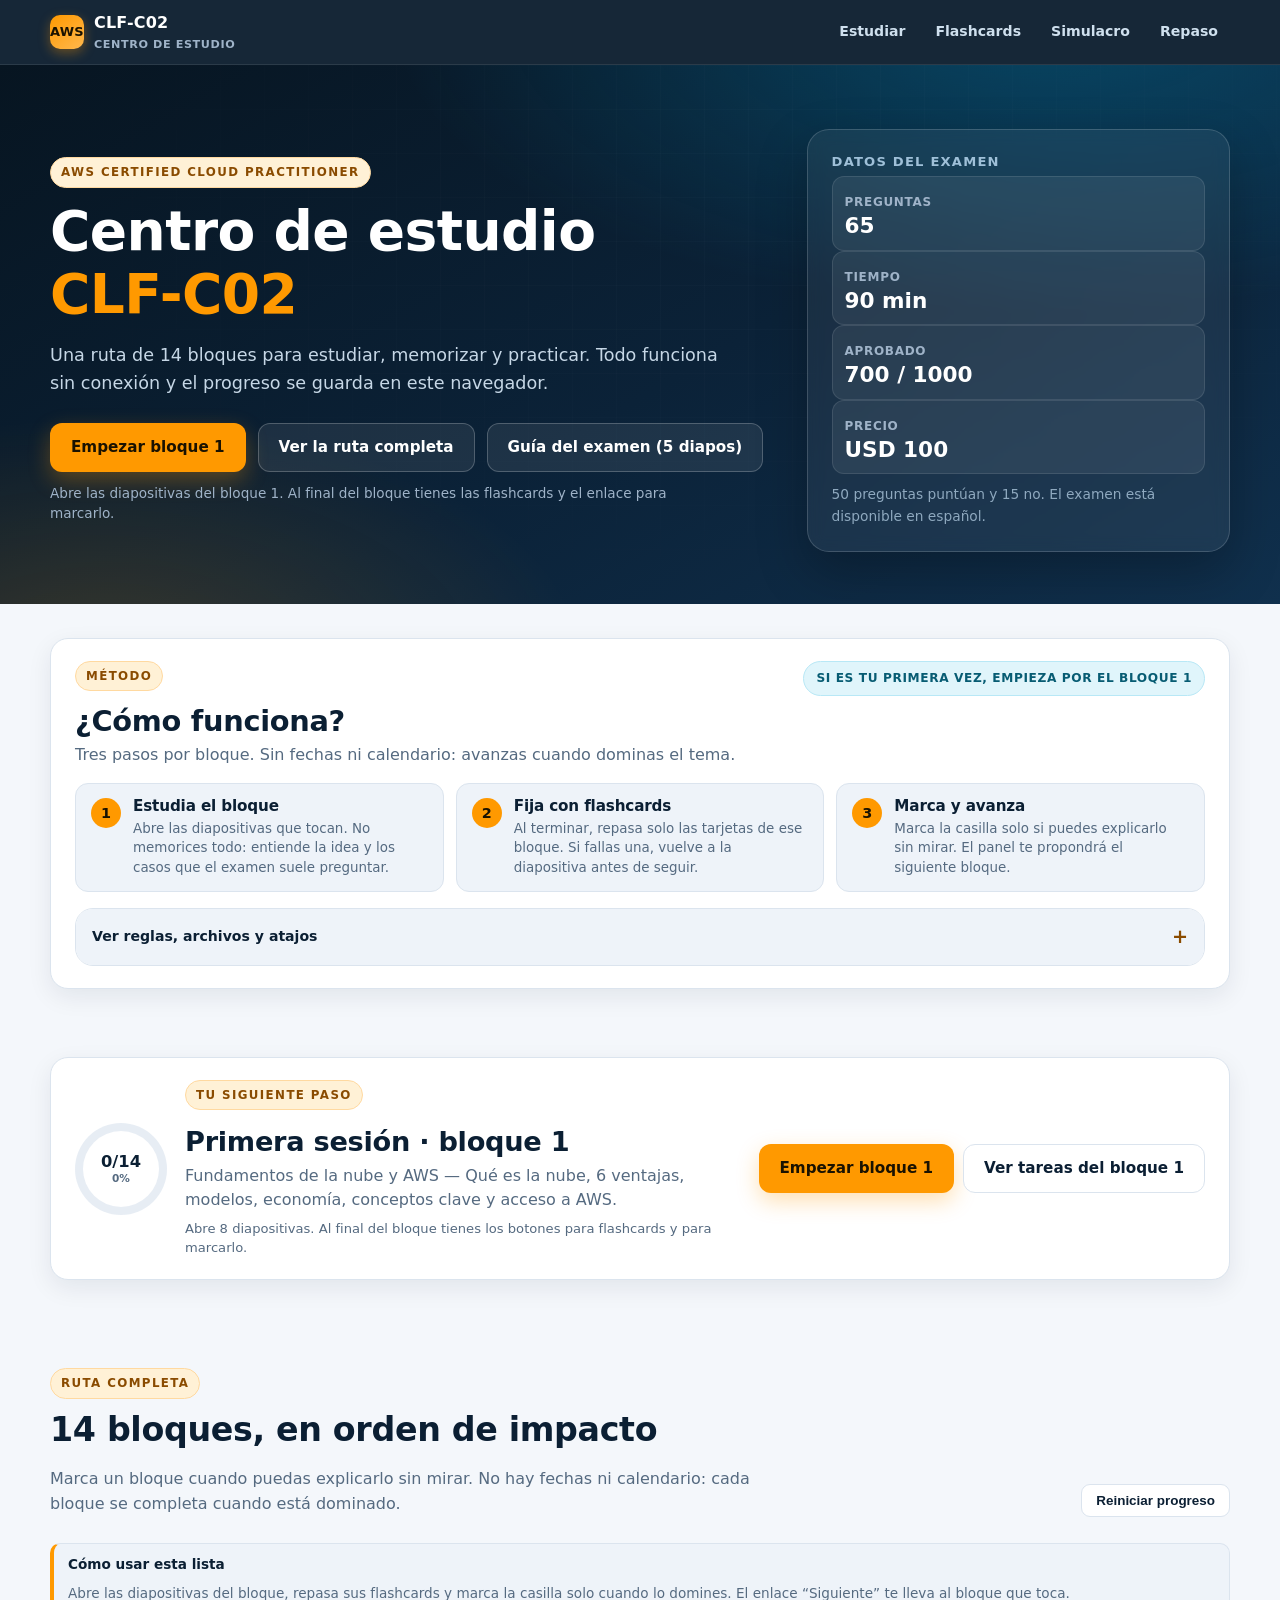
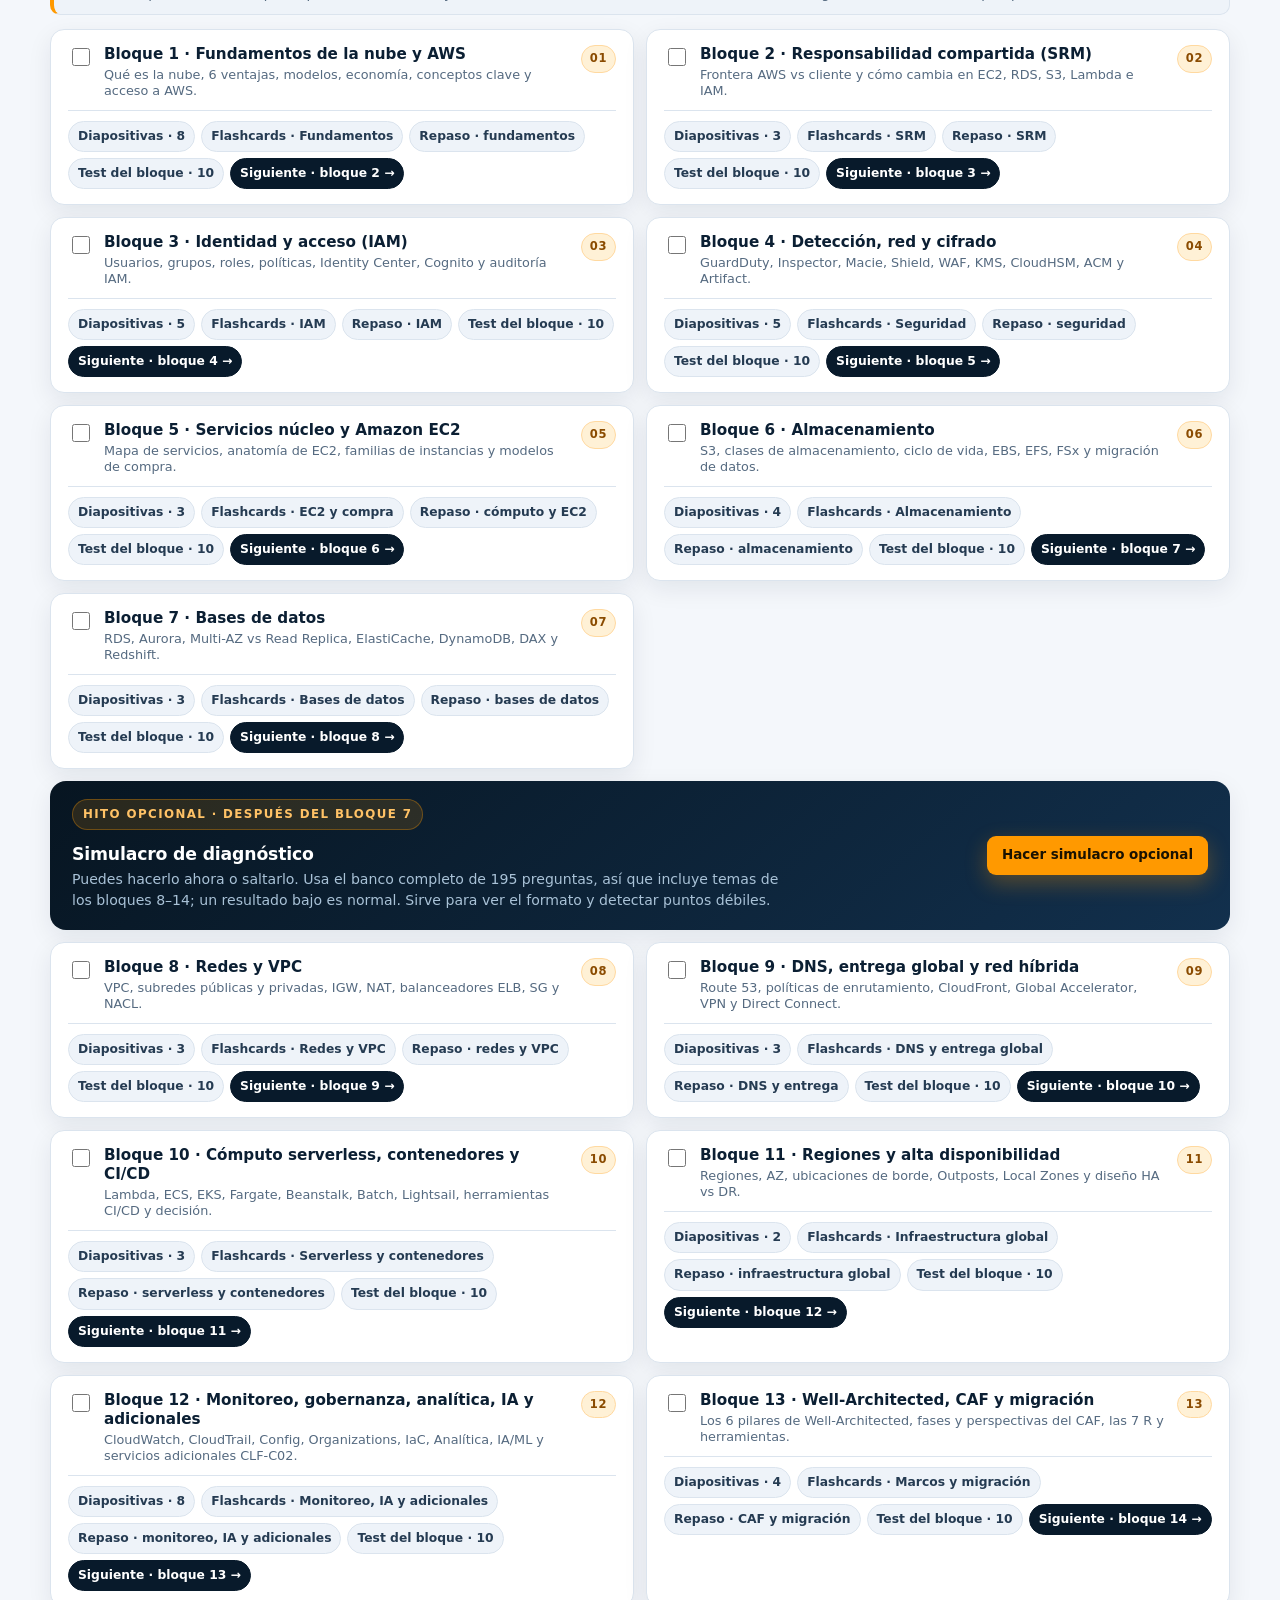
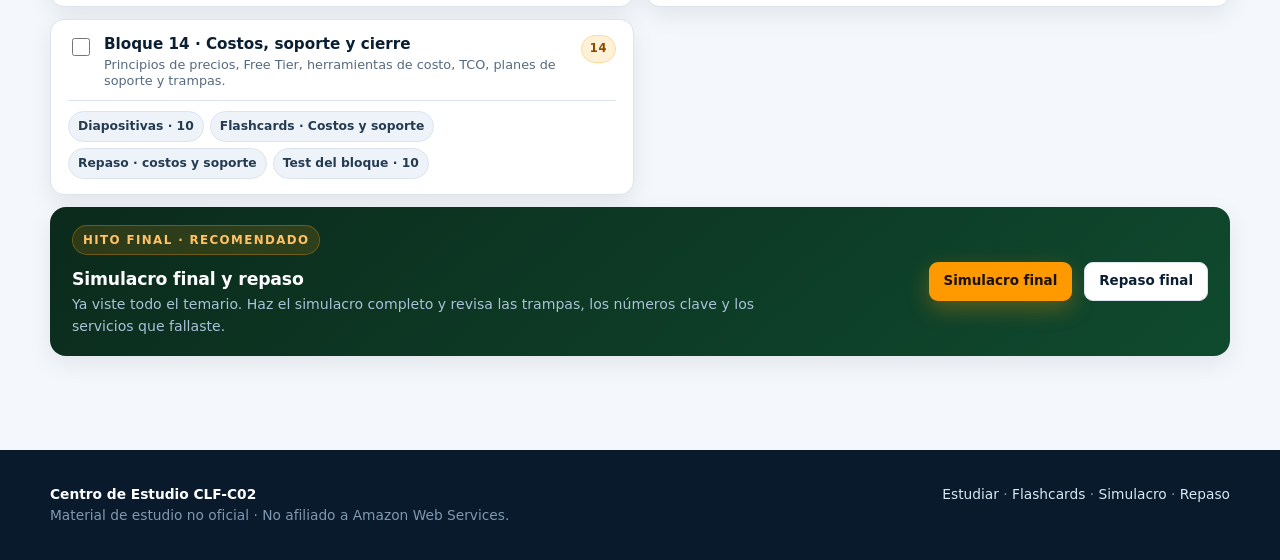
==== contenido/index.html @ 117352a3 "Centro de Estudio interactivo AWS Cloud Practitioner (CLF-C02)" ====
<!DOCTYPE html>
<html lang="es">
<head>
<meta charset="UTF-8">
<meta name="viewport" content="width=device-width, initial-scale=1.0">
<title>Centro de Estudio · AWS Certified Cloud Practitioner (CLF-C02)</title>
<meta name="description" content="Centro de estudio en español para AWS Certified Cloud Practitioner CLF-C02: ruta de 14 bloques, diapositivas, flashcards, simulacro y repaso.">
<link rel="stylesheet" href="assets/estilo.css?v=20261027d">
</head>
<body>

<nav class="topnav">
  <div class="container">
    <a class="brand" href="index.html">
      <span class="brand-mark">AWS</span>
      <span>CLF-C02<span class="brand-sub">Centro de estudio</span></span>
    </a>
    <div class="navlinks">
      <a href="estudio.html">Estudiar</a>
      <a href="flashcards.html">Flashcards</a>
      <a href="examen.html">Simulacro</a>
      <a href="repaso.html">Repaso</a>
    </div>
  </div>
</nav>

<header class="hero">
  <div class="container">
    <div>
      <span class="eyebrow orange">AWS Certified Cloud Practitioner</span>
      <h1>Centro de estudio <span class="accent">CLF-C02</span></h1>
      <p class="lead">Una ruta de 14 bloques para estudiar, memorizar y practicar. Todo funciona sin conexión y el progreso se guarda en este navegador.</p>
      <div class="hero-actions">
        <a class="btn btn-primary" id="heroPrimary" href="estudio.html#s55">Empezar bloque 1</a>
        <a class="btn btn-ghost" id="heroSecondary" href="#ruta">Ver la ruta completa</a>
        <a class="btn btn-ghost" href="estudio.html#s1" title="Ver las 5 diapositivas introductorias sobre formato, dominios y reglas del examen CLF-C02">Guía del examen (5 diapos)</a>
      </div>
      <p class="hero-help" id="heroHelp">Abre las diapositivas del bloque 1. Al final del bloque tienes las flashcards y el enlace para marcarlo.</p>
    </div>
    <div class="exam-card">
      <h2>Datos del examen</h2>
      <div class="fact"><span>Preguntas</span><b>65</b></div>
      <div class="fact"><span>Tiempo</span><b>90 min</b></div>
      <div class="fact"><span>Aprobado</span><b>700 / 1000</b></div>
      <div class="fact"><span>Precio</span><b>USD 100</b></div>
      <p class="small" style="margin:10px 0 0;color:#8fa9bf">50 preguntas puntúan y 15 no. El examen está disponible en español.</p>
    </div>
  </div>
</header>

<main id="contenido">

<section class="section tight" id="como-funciona">
  <div class="container">
    <div class="how-strip">
      <div class="how-head">
        <div>
          <span class="eyebrow orange">Método</span>
          <h2>¿Cómo funciona?</h2>
          <p>Tres pasos por bloque. Sin fechas ni calendario: avanzas cuando dominas el tema.</p>
        </div>
        <span class="badge sky">Si es tu primera vez, empieza por el bloque 1</span>
      </div>
      <div class="how-steps">
        <div class="how-step">
          <span class="n">1</span>
          <div>
            <h3>Estudia el bloque</h3>
            <p>Abre las diapositivas que tocan. No memorices todo: entiende la idea y los casos que el examen suele preguntar.</p>
          </div>
        </div>
        <div class="how-step">
          <span class="n">2</span>
          <div>
            <h3>Fija con flashcards</h3>
            <p>Al terminar, repasa solo las tarjetas de ese bloque. Si fallas una, vuelve a la diapositiva antes de seguir.</p>
          </div>
        </div>
        <div class="how-step">
          <span class="n">3</span>
          <div>
            <h3>Marca y avanza</h3>
            <p>Marca la casilla solo si puedes explicarlo sin mirar. El panel te propondrá el siguiente bloque.</p>
          </div>
        </div>
      </div>
      <details class="how">
        <summary>Ver reglas, archivos y atajos</summary>
        <div class="how-body">
          <h3>Reglas del método</h3>
          <ul>
            <li>Un bloque por sesión. Entre 20 y 30 minutos es suficiente.</li>
            <li>Marca el bloque solo cuando puedas explicarlo sin ayuda.</li>
            <li>El simulacro sirve para detectar errores, no para memorizar preguntas.</li>
            <li>El simulacro completo es <strong>opcional</strong> después del bloque 7 y <strong>recomendado</strong> al final. Siempre usa el banco completo de 195 preguntas, así que incluye temas que aún no viste.</li>
            <li>El progreso se guarda en este navegador. Reiniciar la ruta no borra las preguntas vistas del simulacro.</li>
            <li>No hay fechas ni calendario: si fallas un día, sigues por el bloque que quedó pendiente.</li>
          </ul>
          <h3>Archivos</h3>
          <ul class="file-map">
            <li><code>index.html</code> — este panel y la ruta de bloques.</li>
            <li><code>estudio.html</code> — 69 diapositivas (5 de guía del examen + 64 organizadas en los 14 bloques de estudio) con contexto explicativo y checkpoints.</li>
            <li><code>flashcards.html</code> — 156 tarjetas sincronizadas bloque por bloque sin spoilers de bloques futuros.</li>
            <li><code>examen.html</code> — simulacro de 65 preguntas con banco de 195 y pausa.</li>
            <li><code>repaso.html</code> — tablas, cifras y trampas para el repaso final.</li>
            <li><code>assets/</code> — estilos, scripts y banco de preguntas.</li>
          </ul>
        </div>
      </details>
    </div>
  </div>
</section>

<section class="section tight" id="hoy">
  <div class="container">
    <div class="today-card">
      <div class="progress-wrap">
        <div class="ring" data-ring><span data-ring-label>0/14</span></div>
        <div class="today-copy">
          <span class="eyebrow">Tu siguiente paso</span>
          <h2 id="todayTitle">Primera sesión · bloque 1</h2>
          <p id="todayText">Fundamentos de la nube y AWS — Qué es la nube, 6 ventajas, IaaS/PaaS/SaaS, escalabilidad, elasticidad y acceso a AWS.</p>
          <p class="today-help" id="todayHelp">Abre 8 diapositivas. Al final del bloque tienes las flashcards exactas de este bloque y su test rápido.</p>
        </div>
      </div>
      <div class="today-actions">
        <a class="btn btn-primary" id="todayBtn" href="estudio.html#s55">Empezar bloque 1</a>
        <a class="btn btn-outline" id="todaySecondary" href="#bloque-1">Ver tareas del bloque 1</a>
      </div>
    </div>
  </div>
</section>

<section class="section" id="ruta">
  <div class="container">
    <div class="section-head">
      <div>
        <span class="eyebrow orange">Ruta completa</span>
        <h2>14 bloques, en orden de impacto</h2>
        <p>Marca un bloque cuando puedas explicarlo sin mirar. No hay fechas ni calendario: cada bloque se completa cuando está dominado.</p>
      </div>
      <button class="btn btn-outline btn-sm" type="button" data-reset-progress>Reiniciar progreso</button>
    </div>

    <div class="route-help" id="routeHelp">
      <b>Cómo usar esta lista</b>
      <span>Abre las diapositivas del bloque, repasa sus flashcards y marca la casilla solo cuando lo domines. El enlace “Siguiente” te lleva al bloque que toca.</span>
    </div>

    <div class="route" id="routeGrid"></div>
  </div>
</section>

</main>

<footer class="footer">
  <div class="container">
    <div><strong style="color:#fff">Centro de Estudio CLF-C02</strong><br><span class="small">Material de estudio no oficial · No afiliado a Amazon Web Services.</span></div>
    <div class="small"><a href="estudio.html">Estudiar</a> · <a href="flashcards.html">Flashcards</a> · <a href="examen.html">Simulacro</a> · <a href="repaso.html">Repaso</a></div>
  </div>
</footer>

<script src="assets/comun.js?v=20261027d"></script>
<script>
(function () {
  const BLOCKS = (typeof CLF !== 'undefined' && CLF.BLOCKS) ? CLF.BLOCKS : [];
  const route = document.getElementById('routeGrid');
  const heroPrimary = document.getElementById('heroPrimary');
  const heroSecondary = document.getElementById('heroSecondary');
  const heroHelp = document.getElementById('heroHelp');
  const title = document.getElementById('todayTitle');
  const text = document.getElementById('todayText');
  const help = document.getElementById('todayHelp');
  const btn = document.getElementById('todayBtn');
  const secondary = document.getElementById('todaySecondary');

  const focusN = (() => {
    const n = parseInt(new URLSearchParams(location.search).get('bloque'), 10);
    return BLOCKS.some(b => b.n === n) ? n : null;
  })();

  function esc(value) {
    return String(value).replace(/[&<>"]/g, c => ({'&': '&amp;', '<': '&lt;', '>': '&gt;', '"': '&quot;'}[c]));
  }

  function slidesHref(b) { return 'estudio.html#' + b.start; }
  function flashHref(b) { return CLF.flashHref(b); }
  function repasoHref(b) { return CLF.repasoHref(b); }

  function card(b, next) {
    const focus = focusN === b.n;
    const nextLink = next
      ? '<a class="next" href="' + slidesHref(next) + '" title="Ir al bloque ' + next.n + ': ' + esc(next.title) + '">Siguiente · bloque ' + next.n + ' →</a>'
      : '';
    return '<article class="block' + (focus ? ' block-focus' : '') + '" id="bloque-' + b.n + '"' + (focus ? ' aria-current="true"' : '') + '>' +
      '<div class="block-head">' +
        '<label class="check" title="Marca el bloque ' + b.n + ' solo cuando puedas explicarlo sin mirar">' +
          '<input type="checkbox" data-check="' + b.n + '" aria-label="Marcar bloque ' + b.n + ' como dominado">' +
          '<span class="ct">Bloque ' + b.n + ' · ' + esc(b.title) + '<span class="cs">' + esc(b.short) + '</span></span>' +
        '</label>' +
        '<span class="block-num">' + String(b.n).padStart(2, '0') + '</span>' +
      '</div>' +
      '<div class="block-tasks">' +
        '<a href="' + slidesHref(b) + '" title="Abrir ' + b.count + ' diapositivas: ' + esc(b.slidesLabel) + '">Diapositivas · ' + b.count + '</a>' +
        '<a href="' + flashHref(b) + '" title="Abrir solo las flashcards del bloque ' + b.n + ': ' + esc(b.flashLabel) + '">Flashcards · ' + esc(b.flashLabel) + '</a>' +
        '<a href="' + repasoHref(b) + '" title="Abrir el repaso de ' + esc(b.repasoLabel) + '">Repaso · ' + esc(b.repasoLabel) + '</a>' +
        '<a href="' + CLF.miniHref(b) + '" title="Test rápido de 10 preguntas sobre el bloque ' + b.n + ' (sin spoilers de bloques futuros)">Test del bloque · 10</a>' +
        nextLink +
      '</div>' +
    '</article>';
  }

  const milestone7 = '<div class="milestone">' +
    '<div>' +
      '<span class="eyebrow orange">Hito opcional · después del bloque 7</span>' +
      '<h3>Simulacro de diagnóstico</h3>' +
      '<p>Puedes hacerlo ahora o saltarlo. Usa el banco completo de 195 preguntas, así que incluye temas de los bloques 8–14; un resultado bajo es normal. Sirve para ver el formato y detectar puntos débiles.</p>' +
    '</div>' +
    '<a class="btn btn-primary btn-sm" href="examen.html" title="Abrir el simulacro completo de 65 preguntas (opcional)">Hacer simulacro opcional</a>' +
  '</div>';

  const milestoneFinal = '<div class="milestone final">' +
    '<div>' +
      '<span class="eyebrow orange">Hito final · recomendado</span>' +
      '<h3>Simulacro final y repaso</h3>' +
      '<p>Ya viste todo el temario. Haz el simulacro completo y revisa las trampas, los números clave y los servicios que fallaste.</p>' +
    '</div>' +
    '<div class="flex">' +
      '<a class="btn btn-primary btn-sm" href="examen.html" title="Abrir el simulacro final de 65 preguntas">Simulacro final</a>' +
      '<a class="btn btn-outline btn-sm" href="repaso.html#trampas" title="Abrir las trampas y el repaso final">Repaso final</a>' +
    '</div>' +
  '</div>';

  if (route && BLOCKS.length) {
    route.innerHTML =
      BLOCKS.slice(0, 7).map((b, i) => card(b, BLOCKS[i + 1])).join('') +
      milestone7 +
      BLOCKS.slice(7).map((b, i) => card(b, BLOCKS[7 + i + 1])).join('') +
      milestoneFinal;
  }

  function isDone(n) {
    const box = document.querySelector('[data-check="' + n + '"]');
    return !!(box && box.checked);
  }

  function renderToday() {
    if (!BLOCKS.length) return;
    const done = BLOCKS.filter(b => isDone(b.n));
    const next = BLOCKS.find(b => !isDone(b.n));

    if (!next) {
      title.textContent = 'Ruta completada · simulacro final';
      text.textContent = 'Los 14 bloques están marcados. Haz el simulacro final y revisa los errores antes del examen.';
      help.textContent = 'El simulacro final es la mejor última práctica. Después, repasa las trampas y los números clave.';
      btn.textContent = 'Abrir simulacro final';
      btn.href = 'examen.html';
      btn.title = 'Abrir el simulacro final de 65 preguntas';
      secondary.textContent = 'Repaso final';
      secondary.href = 'repaso.html#trampas';
      secondary.title = 'Abrir las trampas y el repaso final';
      heroPrimary.textContent = 'Abrir simulacro final';
      heroPrimary.href = 'examen.html';
      heroPrimary.title = 'Abrir el simulacro final de 65 preguntas';
      heroSecondary.textContent = 'Repaso final';
      heroSecondary.href = 'repaso.html#trampas';
      heroHelp.textContent = 'Ruta completada. El siguiente paso recomendado es el simulacro final y el repaso de trampas.';
      return;
    }

    const first = done.length === 0;
    title.textContent = first ? 'Primera sesión · bloque ' + next.n : 'Siguiente: bloque ' + next.n;
    text.textContent = next.title + ' — ' + next.short;
    help.textContent = 'Abre ' + next.count + ' diapositivas. Al final del bloque tienes los botones para flashcards y para marcarlo.';
    btn.textContent = 'Empezar bloque ' + next.n;
    btn.href = slidesHref(next);
    btn.title = 'Abrir el bloque ' + next.n + ': ' + next.title;
    secondary.textContent = 'Ver tareas del bloque ' + next.n;
    secondary.href = '#bloque-' + next.n;
    secondary.title = 'Bajar a la tarjeta del bloque ' + next.n;
    heroPrimary.textContent = 'Empezar bloque ' + next.n;
    heroPrimary.href = slidesHref(next);
    heroPrimary.title = 'Abrir el bloque ' + next.n + ': ' + next.title;
    heroSecondary.textContent = 'Ver la ruta completa';
    heroSecondary.href = '#ruta';
    heroSecondary.title = 'Ver los 14 bloques y marcar tu progreso';
    heroHelp.textContent = 'Abre las diapositivas del bloque ' + next.n + '. Al final del bloque tienes las flashcards y el enlace para marcarlo.';
  }

  function focusRoute() {
    if (!focusN) return;
    const target = document.getElementById('bloque-' + focusN);
    if (!target) return;
    const box = document.getElementById('routeHelp');
    if (box) {
      box.innerHTML = '<b>Bloque ' + focusN + ' resaltado.</b><span>Marca la casilla cuando puedas explicarlo sin mirar. El botón te trajo aquí, pero no la marca por ti.</span>';
    }
    setTimeout(() => target.scrollIntoView({behavior: 'smooth', block: 'center'}), 180);
  }

  document.querySelectorAll('[data-check]').forEach(box => {
    box.addEventListener('change', renderToday);
  });
  const reset = document.querySelector('[data-reset-progress]');
  if (reset) reset.addEventListener('click', () => setTimeout(renderToday, 0));

  document.addEventListener('DOMContentLoaded', () => {
    renderToday();
    focusRoute();
  });
})();
</script>
</body>
</html>
---- contenido/assets/estilo.css ----
/* ============================================================
   Centro de Estudio CLF-C02 · hoja de estilos compartida
   ============================================================ */
:root{
  --bg:#f4f7fb;
  --surface:#ffffff;
  --surface-2:#eef3f9;
  --ink:#0b1f33;
  --ink-2:#253b52;
  --muted:#556a80;
  --line:#dbe4ee;
  --navy:#081a2b;
  --navy-2:#0f2b45;
  --orange:#ff9900;
  --orange-soft:#fff1d6;
  --orange-ink:#8a4b00;
  --sky:#0099cc;
  --sky-soft:#e0f5fb;
  --green:#0f8a4b;
  --green-soft:#e5f7ec;
  --red:#c62828;
  --red-soft:#fdecec;
  --violet:#6d4aff;
  --violet-soft:#eeeaff;
  --shadow:0 8px 24px rgba(11,31,51,.08);
  --shadow-lg:0 24px 60px rgba(11,31,51,.16);
  --radius:18px;
  --radius-sm:12px;
  --max:1180px;
  --font:"Segoe UI",system-ui,-apple-system,"Helvetica Neue",Arial,sans-serif;
  --mono:"Cascadia Code","SFMono-Regular",Consolas,"Liberation Mono",monospace;
}
*{box-sizing:border-box}
html{scroll-behavior:smooth}
body{
  margin:0;background:var(--bg);color:var(--ink);
  font-family:var(--font);line-height:1.55;font-size:16px;
  -webkit-font-smoothing:antialiased;
}
img,svg{max-width:100%}
a{color:#00709f;text-decoration:none}
a:hover{text-decoration:underline}
p a,.card p a,.callout a{text-decoration:underline}
h1,h2,h3,h4{line-height:1.15;margin:0 0 .55em;letter-spacing:-.01em}
h1{font-size:clamp(2rem,4.5vw,3.4rem);font-weight:800}
h2{font-size:clamp(1.45rem,2.6vw,2.15rem);font-weight:800}
h3{font-size:1.12rem;font-weight:750}
p{margin:0 0 1em}
ul,ol{margin:0 0 1em;padding-left:1.25em}
li{margin:.22em 0}
strong{color:var(--ink)}
code,kbd{font-family:var(--mono);font-size:.9em;background:#eef2f7;border:1px solid var(--line);border-radius:6px;padding:.08em .35em}
kbd{box-shadow:0 1px 0 var(--line)}
::selection{background:var(--orange);color:#111}

.container{width:min(var(--max),calc(100% - 40px));margin-inline:auto}
.muted{color:var(--muted)}
.small{font-size:.86rem}
.center{text-align:center}
.nowrap{white-space:nowrap}

/* ---------- Navegación ---------- */
.topnav{
  position:sticky;top:0;z-index:60;
  background:rgba(8,26,43,.94);backdrop-filter:blur(14px);
  color:#fff;border-bottom:1px solid rgba(255,255,255,.09);
}
.topnav .container{display:flex;align-items:center;gap:22px;height:64px}
.brand{display:flex;align-items:center;gap:10px;color:#fff;font-weight:800;letter-spacing:.2px}
.brand:hover{text-decoration:none}
.brand-mark{
  width:34px;height:34px;border-radius:10px;display:grid;place-items:center;
  background:linear-gradient(145deg,var(--orange),#ffb84d);color:#1a1200;font-weight:900;font-size:13px;
  box-shadow:0 4px 12px rgba(255,153,0,.35);
}
.brand-sub{font-size:.7rem;font-weight:600;color:#9fb3c8;display:block;letter-spacing:.6px;text-transform:uppercase}
.navlinks{display:flex;gap:6px;margin-left:auto;flex-wrap:wrap}
.navlinks a{
  color:#cfe0ee;font-size:.88rem;font-weight:600;padding:8px 12px;border-radius:9px;
}
.navlinks a:hover{background:rgba(255,255,255,.08);color:#fff;text-decoration:none}
.navlinks a.active{background:var(--orange);color:#1a1200}
.nav-cta{
  background:var(--orange)!important;color:#1a1200!important;font-weight:800!important;
}
.nav-cta:hover{filter:brightness(1.06)}

/* ---------- Hero ---------- */
.hero{
  position:relative;overflow:hidden;color:#fff;
  background:
    radial-gradient(1100px 500px at 82% -10%,rgba(0,153,204,.32),transparent 60%),
    radial-gradient(800px 400px at 8% 110%,rgba(255,153,0,.18),transparent 60%),
    linear-gradient(150deg,#071521 0%,#0b2238 55%,#10304d 100%);
  padding:64px 0 52px;
}
.hero::after{
  content:"";position:absolute;inset:0;pointer-events:none;opacity:.35;
  background-image:linear-gradient(rgba(255,255,255,.045) 1px,transparent 1px),linear-gradient(90deg,rgba(255,255,255,.045) 1px,transparent 1px);
  background-size:44px 44px;
  mask-image:radial-gradient(ellipse at 60% 30%,#000 20%,transparent 75%);
}
.hero .container{position:relative;z-index:1;display:grid;grid-template-columns:1.35fr .8fr;gap:42px;align-items:center}
.hero h1{font-size:clamp(2.2rem,4.3vw,3.5rem);margin-bottom:16px}
.hero h1 .accent{color:var(--orange);white-space:nowrap}
.hero p.lead{font-size:1.1rem;color:#c6d7e6;max-width:680px}
.badge{
  display:inline-flex;align-items:center;gap:8px;padding:7px 12px;border-radius:999px;
  font-size:.76rem;font-weight:800;letter-spacing:.6px;text-transform:uppercase;
  background:rgba(255,255,255,.08);border:1px solid rgba(255,255,255,.18);color:#e9f3fb;
}
.badge.orange{background:var(--orange-soft);border-color:#ffd28a;color:var(--orange-ink)}
.badge.green{background:var(--green-soft);border-color:#b9e8cb;color:#075f34}
.badge.red{background:var(--red-soft);border-color:#f5c2c2;color:#8e1b1b}
.badge.sky{background:var(--sky-soft);border-color:#b8e8f6;color:#075c73}
.hero-actions{display:flex;gap:12px;flex-wrap:wrap;margin-top:26px}
.btn{
  display:inline-flex;align-items:center;justify-content:center;gap:9px;
  padding:12px 20px;border-radius:12px;font-weight:800;font-size:.95rem;
  border:1px solid transparent;cursor:pointer;transition:.16s ease;text-decoration:none;
}
.btn:hover{transform:translateY(-1px);text-decoration:none}
.btn-primary{background:var(--orange);color:#1a1200;box-shadow:0 8px 22px rgba(255,153,0,.3)}
.btn-primary:hover{filter:brightness(1.05)}
.btn-ghost{background:rgba(255,255,255,.08);color:#fff;border-color:rgba(255,255,255,.22)}
.btn-ghost:hover{background:rgba(255,255,255,.14)}
.btn-outline{background:#fff;color:var(--ink);border-color:var(--line)}
.btn-outline:hover{border-color:var(--sky);color:var(--sky)}
.btn-sm{padding:8px 14px;font-size:.84rem;border-radius:9px}
.btn-danger{background:var(--red-soft);color:var(--red);border-color:#f3c0c0}

/* Tarjeta examen del hero */
.exam-card{
  background:rgba(255,255,255,.06);border:1px solid rgba(255,255,255,.16);
  border-radius:22px;padding:24px;backdrop-filter:blur(8px);box-shadow:0 20px 50px rgba(0,0,0,.25);
}
.exam-card h2,.exam-card h3{color:#fff;font-size:.82rem;letter-spacing:1.2px;text-transform:uppercase;color:#9fc0d8;margin:0 0 .55em}
.exam-facts{display:grid;grid-template-columns:1fr 1fr;gap:12px;margin:14px 0 18px}
.fact{background:rgba(255,255,255,.07);border:1px solid rgba(255,255,255,.1);border-radius:12px;padding:12px}
.fact b{display:block;font-size:1.35rem;color:#fff;line-height:1.1}
.fact span{font-size:.75rem;color:#9fb3c8;text-transform:uppercase;letter-spacing:.7px;font-weight:700}
.countdown{display:flex;align-items:center;gap:10px;flex-wrap:wrap;color:#cfe0ee;font-size:.85rem;margin-top:8px}
.countdown strong{color:#fff}
.countdown input{
  background:rgba(255,255,255,.1);border:1px solid rgba(255,255,255,.2);color:#fff;
  border-radius:8px;padding:7px 9px;font-family:var(--font);font-size:.84rem;
}

/* ---------- Secciones ---------- */
.section{padding:54px 0}
.section.tight{padding:34px 0}
.section-head{display:flex;align-items:end;justify-content:space-between;gap:20px;margin-bottom:26px;flex-wrap:wrap}
.section-head p{max-width:720px;color:var(--muted);margin:0}
.eyebrow{
  display:inline-block;font-size:.74rem;font-weight:900;letter-spacing:1.4px;text-transform:uppercase;
  color:var(--orange-ink);background:var(--orange-soft);border:1px solid #ffd9a0;
  padding:5px 10px;border-radius:999px;margin-bottom:12px;
}
.eyebrow.sky{color:#075c73;background:var(--sky-soft);border-color:#b8e8f6}
.eyebrow.green{color:#075f34;background:var(--green-soft);border-color:#b9e8cb}
.eyebrow.violet{color:#3f2bb3;background:var(--violet-soft);border-color:#d3caff}

/* ---------- Tarjetas ---------- */
.grid{display:grid;gap:18px}
.card > h2{font-size:1.12rem;display:flex;align-items:center;gap:9px}
.grid-2{grid-template-columns:repeat(2,minmax(0,1fr))}
.grid-3{grid-template-columns:repeat(3,minmax(0,1fr))}
.grid-4{grid-template-columns:repeat(4,minmax(0,1fr))}
.card{
  background:var(--surface);border:1px solid var(--line);border-radius:var(--radius);
  padding:22px;box-shadow:var(--shadow);
}
.card.flat{box-shadow:none}
.card h3{display:flex;align-items:center;gap:9px;margin-bottom:8px}
.card p:last-child,.card ul:last-child{margin-bottom:0}
.card-icon{
  width:38px;height:38px;border-radius:11px;display:grid;place-items:center;font-size:1.15rem;
  background:var(--surface-2);border:1px solid var(--line);flex:0 0 auto;
}
.card-icon.orange{background:var(--orange-soft);border-color:#ffd9a0}
.card-icon.sky{background:var(--sky-soft);border-color:#b8e8f6}
.card-icon.green{background:var(--green-soft);border-color:#b9e8cb}
.card-icon.red{background:var(--red-soft);border-color:#f5c2c2}
.card-icon.violet{background:var(--violet-soft);border-color:#d3caff}

/* ---------- Métricas / dominio ---------- */
.metrics{display:grid;grid-template-columns:repeat(6,1fr);gap:12px}
.metric{
  background:var(--surface);border:1px solid var(--line);border-radius:14px;padding:16px;text-align:center;
}
.metric b{display:block;font-size:1.7rem;line-height:1.1;color:var(--ink)}
.metric span{font-size:.72rem;color:var(--muted);text-transform:uppercase;letter-spacing:.7px;font-weight:800}
.domain-row{display:grid;grid-template-columns:250px 1fr 64px;gap:14px;align-items:center;margin:12px 0}
.domain-row .label{font-weight:750;font-size:.95rem}
.domain-row .label small{display:block;color:var(--muted);font-weight:500;font-size:.78rem}
.bar{height:13px;border-radius:999px;background:#e7edf4;overflow:hidden}
.bar > span{display:block;height:100%;border-radius:999px;background:linear-gradient(90deg,var(--sky),#4cc9f0)}
.bar.orange > span{background:linear-gradient(90deg,var(--orange),#ffc266)}
.bar .w1{width:24%}.bar .w2{width:30%}.bar .w3{width:34%}.bar .w4{width:12%}
.domain-row .pct{font-weight:900;text-align:right;color:var(--ink)}

/* ---------- Progreso ---------- */
.progress-wrap{display:flex;align-items:center;gap:18px;flex-wrap:wrap}
.ring{
  --p:0;width:92px;height:92px;border-radius:50%;display:grid;place-items:center;flex:0 0 auto;
  background:conic-gradient(var(--orange) calc(var(--p)*1%),#e7edf4 0);
  position:relative;
}
.ring::before{content:"";position:absolute;inset:8px;background:var(--surface);border-radius:50%}
.ring span{position:relative;z-index:1;display:flex;flex-direction:column;align-items:center;line-height:1.05;font-weight:900;font-size:1.02rem}
.ring span small{font-size:.66rem;font-weight:800;color:var(--muted);margin-top:3px}
.checklist{display:grid;gap:8px}
.check{
  display:flex;gap:11px;align-items:flex-start;background:var(--surface);border:1px solid var(--line);
  border-radius:11px;padding:10px 12px;cursor:pointer;transition:.14s;
}
.check:hover{border-color:#b9cde3}
.check input{width:18px;height:18px;margin-top:2px;accent-color:var(--orange);flex:0 0 auto}
.check.checked{background:#f0fdf5;border-color:#b9e8cb}
.check.checked .ct{text-decoration:line-through;color:var(--muted)}
.check .ct{font-weight:650;font-size:.9rem;color:var(--ink)}
.check .cs{display:block;font-size:.76rem;color:var(--muted);font-weight:500;margin-top:2px}

/* ---------- Tablas ---------- */
.table-wrap{overflow-x:auto;border:1px solid var(--line);border-radius:14px;background:#fff;box-shadow:var(--shadow)}
table{border-collapse:collapse;width:100%;font-size:.9rem}
th,td{padding:11px 13px;text-align:left;border-bottom:1px solid var(--line);vertical-align:top}
th{background:#f2f6fb;color:var(--ink-2);font-size:.75rem;letter-spacing:.5px;text-transform:uppercase;font-weight:900}
tr:last-child td{border-bottom:none}
tbody tr:hover{background:#fafcff}
td code{white-space:nowrap}
.table-compact th,.table-compact td{padding:8px 10px;font-size:.84rem}

/* ---------- Callouts ---------- */
.callout{
  border-radius:13px;padding:14px 16px;margin:14px 0;border:1px solid var(--line);
  background:var(--surface-2);font-size:.93rem;
}
.callout b{display:block;font-size:.72rem;letter-spacing:1px;text-transform:uppercase;margin-bottom:4px}
.callout.trap{background:var(--red-soft);border-color:#f5c2c2;color:#661111}
.callout.trap b{color:var(--red)}
.callout.memo{background:var(--orange-soft);border-color:#ffd9a0;color:#5c3600}
.callout.memo b{color:var(--orange-ink)}
.callout.info{background:var(--sky-soft);border-color:#b8e8f6;color:#064a5c}
.callout.info b{color:#075c73}
.callout.ok{background:var(--green-soft);border-color:#b9e8cb;color:#064d2b}
.callout.ok b{color:#075f34}
.callout p:last-child,.callout ul:last-child{margin-bottom:0}

/* ---------- Chips / tags ---------- */
.chips{display:flex;gap:8px;flex-wrap:wrap}
.chip{
  display:inline-flex;align-items:center;gap:6px;background:var(--surface-2);border:1px solid var(--line);
  border-radius:999px;padding:5px 10px;font-size:.78rem;font-weight:700;color:var(--ink-2);
}
.chip.orange{background:var(--orange-soft);border-color:#ffd9a0;color:var(--orange-ink)}
.chip.sky{background:var(--sky-soft);border-color:#b8e8f6;color:#075c73}
.chip.green{background:var(--green-soft);border-color:#b9e8cb;color:#075f34}
.chip.red{background:var(--red-soft);border-color:#f5c2c2;color:#8e1b1b}
.chip.violet{background:var(--violet-soft);border-color:#d3caff;color:#3f2bb3}

/* ---------- Footer ---------- */
.footer{background:var(--navy);color:#a9bfd3;padding:34px 0;margin-top:40px;font-size:.86rem}
.footer .container{display:flex;justify-content:space-between;gap:20px;flex-wrap:wrap}
.footer a{color:#d8e7f3}
.footer .small{color:#7f99b0}

/* ============================================================
   ESTUDIO
   ============================================================ */
body.deck-body{background:#06131f;color:#e8f0f8;overflow:hidden;height:100vh}
.deck{height:100vh;display:flex;flex-direction:column;position:relative}
.deck-top{
  height:52px;flex:0 0 auto;display:flex;align-items:center;gap:14px;padding:0 20px;
  background:rgba(6,19,31,.92);border-bottom:1px solid rgba(255,255,255,.08);z-index:20;
}
.deck-top .brand{font-size:.9rem}
.deck-top .brand-mark{width:28px;height:28px;border-radius:8px;font-size:11px}
.deck-progress{flex:1;height:5px;background:rgba(255,255,255,.1);border-radius:999px;overflow:hidden;max-width:420px;margin-left:auto}
.deck-progress span{display:block;height:100%;background:linear-gradient(90deg,var(--orange),#ffc266);width:0;transition:width .25s}
.deck-counter{font-size:.78rem;color:#9fb3c8;font-variant-numeric:tabular-nums;min-width:66px;text-align:right}
.deck-links{display:flex;align-items:center;gap:2px}
.deck-links a{
  color:#9fb3c8;text-decoration:none;font-size:.78rem;font-weight:700;
  padding:6px 9px;border-radius:8px;transition:.15s;white-space:nowrap;
}
.deck-links a:hover{color:#fff;background:rgba(255,255,255,.08)}
.deck-links a.active{color:#ffb347;background:rgba(255,153,0,.14)}
@media (max-width:900px){.deck-links{display:none}}
.deck-top button{
  background:rgba(255,255,255,.08);border:1px solid rgba(255,255,255,.14);color:#dbe8f3;
  border-radius:8px;padding:6px 10px;font-size:.76rem;font-weight:700;cursor:pointer;
}
.deck-top button:hover{background:rgba(255,255,255,.15)}
.slides{flex:1;position:relative;overflow:hidden}
.slide{
  position:absolute;inset:0;padding:34px 46px;overflow-y:auto;
  opacity:0;visibility:hidden;transform:translateY(16px);transition:opacity .25s,transform .25s,visibility .25s;
  background:
    radial-gradient(900px 500px at 90% 0%,rgba(0,153,204,.15),transparent 60%),
    radial-gradient(700px 400px at 0% 100%,rgba(255,153,0,.09),transparent 60%),
    #071521;
}
.slide.active{opacity:1;visibility:visible;transform:none}
.slide-inner{max-width:1120px;margin:0 auto;min-height:100%;padding-bottom:24px;display:flex;flex-direction:column;justify-content:center}
.slide h1{font-size:clamp(1.9rem,3.9vw,3.4rem);color:#fff;margin-bottom:10px}
.slide h2{font-size:clamp(1.35rem,2.4vw,2.05rem);color:#fff;margin-bottom:12px}
.slide h3{color:#fff;font-size:1.05rem}
.slide p,.slide li{color:#c6d6e5;font-size:clamp(.86rem,1.15vw,1rem)}
.slide .lead{font-size:clamp(1rem,1.5vw,1.2rem);color:#a9c2d7;max-width:920px;margin-bottom:18px}
.slide .eyebrow{background:rgba(255,153,0,.14);border-color:rgba(255,153,0,.32);color:#ffc266;margin-bottom:12px}
.slide .eyebrow.sky{background:rgba(0,153,204,.14);border-color:rgba(0,153,204,.32);color:#8fe3ff}
.slide .eyebrow.green{background:rgba(15,138,75,.16);border-color:rgba(15,138,75,.35);color:#a9f0c5}
.slide .eyebrow.violet{background:rgba(109,74,255,.16);border-color:rgba(109,74,255,.35);color:#cfc4ff}
.slide .card{background:rgba(255,255,255,.055);border-color:rgba(255,255,255,.12);box-shadow:none;color:#dbe8f3}
.slide .card h3{color:#fff}
.slide .card p,.slide .card li{color:#c6d6e5}
.slide .muted{color:#8fa9bf}
.slide .callout{background:rgba(255,255,255,.05);border-color:rgba(255,255,255,.12);color:#dbe8f3}
.slide .callout.trap{background:rgba(198,40,40,.14);border-color:rgba(255,120,120,.35);color:#ffdada}
.slide .callout.trap b{color:#ff9d9d}
.slide .callout.memo{background:rgba(255,153,0,.12);border-color:rgba(255,180,60,.35);color:#ffe9c4}
.slide .callout.memo b{color:#ffc266}
.slide .callout.info{background:rgba(0,153,204,.12);border-color:rgba(0,180,230,.35);color:#d8f5ff}
.slide .callout.info b{color:#8fe3ff}
.slide .callout.ok{background:rgba(15,138,75,.14);border-color:rgba(60,200,120,.35);color:#d9ffe8}
.slide .callout.ok b{color:#a9f0c5}
.slide table{background:rgba(255,255,255,.035);color:#dbe8f3;border:1px solid rgba(255,255,255,.12);border-radius:12px;overflow:hidden;font-size:clamp(.75rem,1.02vw,.9rem)}
.slide strong{color:#fff}
.slide .pct{color:#fff}
.slide th{background:rgba(255,255,255,.08);color:#ffe0b0;border-color:rgba(255,255,255,.12)}
.slide td{border-color:rgba(255,255,255,.1)}
.slide tbody tr:hover{background:rgba(255,255,255,.045)}
.slide code{background:rgba(255,255,255,.1);border-color:rgba(255,255,255,.15);color:#ffe0b0}
.slide kbd,.flash-face.back kbd,.notes-panel kbd{background:rgba(255,255,255,.12);border-color:rgba(255,255,255,.22);color:#fff;box-shadow:none}
.slide .chip{background:rgba(255,255,255,.08);border-color:rgba(255,255,255,.15);color:#dbe8f3}
.slide .grid-2,.slide .grid-3,.slide .grid-4{gap:14px}
.slide .card{padding:16px 18px}
.slide ul.tight li{margin:.16em 0}
.slide .big-number{font-size:clamp(1.8rem,3vw,2.6rem);font-weight:900;color:var(--orange);line-height:1}
.slide .kicker{font-size:.8rem;text-transform:uppercase;letter-spacing:1.2px;color:#8fa9bf;font-weight:800;margin-bottom:4px}
.slide .two-col{display:grid;grid-template-columns:1fr 1fr;gap:22px;align-items:start}
.slide .three-col{display:grid;grid-template-columns:repeat(3,1fr);gap:14px}
.slide .flow{display:flex;align-items:center;gap:8px;flex-wrap:wrap}
.slide .flow .node{background:rgba(255,255,255,.07);border:1px solid rgba(255,255,255,.14);border-radius:10px;padding:8px 11px;font-size:.82rem;font-weight:700;color:#e8f0f8}
.slide .flow .arrow{color:var(--orange);font-weight:900}
.slide .mini-list{display:grid;grid-template-columns:repeat(2,1fr);gap:7px 18px;padding-left:0;list-style:none}
.slide .mini-list li{position:relative;padding-left:16px}
.slide .mini-list li::before{content:"";position:absolute;left:0;top:.55em;width:6px;height:6px;border-radius:50%;background:var(--orange)}
.slide .title-slide{justify-content:center}
.slide .title-slide h1{font-size:clamp(2.4rem,6vw,5rem);letter-spacing:-.03em}
.slide .title-slide .lead{font-size:clamp(1.05rem,1.7vw,1.35rem)}
.slide .cover-meta{display:flex;gap:10px;flex-wrap:wrap;margin-top:22px}
.slide .cover-meta span{border:1px solid rgba(255,255,255,.18);background:rgba(255,255,255,.06);border-radius:999px;padding:7px 12px;font-size:.78rem;color:#cfe0ee;font-weight:700}
.slide .sec-num{font-size:.78rem;font-weight:900;letter-spacing:2px;color:var(--orange);text-transform:uppercase;margin-bottom:8px}
.deck-bottom{
  height:48px;flex:0 0 auto;display:flex;align-items:center;justify-content:space-between;gap:12px;
  padding:0 20px;background:rgba(6,19,31,.92);border-top:1px solid rgba(255,255,255,.08);z-index:20;
}
.deck-bottom .hint{font-size:.72rem;color:#7f99b0}
.deck-bottom .hint kbd{background:rgba(255,255,255,.1);border-color:rgba(255,255,255,.18);color:#cfe0ee;font-size:.68rem}
.deck-nav{display:flex;gap:8px;align-items:center}
.deck-nav button{
  background:rgba(255,255,255,.08);border:1px solid rgba(255,255,255,.15);color:#e8f0f8;
  width:36px;height:32px;border-radius:8px;font-size:1rem;cursor:pointer;
}
.deck-nav button:hover{background:var(--orange);color:#111}
.deck-nav .slide-title{font-size:.78rem;color:#9fb3c8;max-width:340px;overflow:hidden;text-overflow:ellipsis;white-space:nowrap}
.overview{
  position:fixed;inset:0;z-index:100;background:rgba(4,14,24,.97);padding:30px;overflow-y:auto;display:none;
}
.overview.open{display:block}
.overview h2{color:#fff;margin-bottom:18px}
.ov-grid{display:grid;grid-template-columns:repeat(auto-fill,minmax(220px,1fr));gap:10px;max-width:1200px}
.ov-item{
  background:rgba(255,255,255,.05);border:1px solid rgba(255,255,255,.12);border-radius:10px;padding:11px 12px;
  color:#c6d6e5;cursor:pointer;font-size:.82rem;text-align:left;
}
.ov-item:hover{background:rgba(255,153,0,.16);border-color:rgba(255,153,0,.4);color:#fff}
.ov-item b{color:var(--orange);margin-right:6px}

/* ============================================================
   FLASHCARDS
   ============================================================ */
.flash-wrap{max-width:900px;margin:0 auto}
.flash-toolbar{display:flex;gap:8px;flex-wrap:wrap;align-items:center;margin-bottom:16px}
.filter-btn{
  background:#fff;border:1px solid var(--line);border-radius:999px;padding:7px 12px;
  font-size:.8rem;font-weight:750;color:var(--ink-2);cursor:pointer;
}
.filter-btn:hover{border-color:var(--sky)}
.filter-btn.active{background:var(--navy);border-color:var(--navy);color:#fff}
.flash-stats{display:flex;gap:16px;flex-wrap:wrap;margin-left:auto;font-size:.78rem;color:var(--muted)}
.flash-stats b{color:var(--ink)}
.flash-card{
  perspective:1400px;height:min(430px,52vh);margin:10px 0 16px;cursor:pointer;
}
.flash-inner{position:relative;width:100%;height:100%;transition:transform .5s cubic-bezier(.2,.8,.2,1);transform-style:preserve-3d}
.flash-card.flipped .flash-inner{transform:rotateY(180deg)}
.flash-face{
  position:absolute;inset:0;backface-visibility:hidden;border-radius:22px;border:1px solid var(--line);
  background:#fff;box-shadow:var(--shadow-lg);padding:34px;display:flex;flex-direction:column;justify-content:center;
}
.flash-face.back{transform:rotateY(180deg);background:linear-gradient(145deg,#0b2238,#12304d);border-color:#244765;color:#fff}
.flash-face.back strong{color:#fff}
.flash-topic{font-size:.72rem;font-weight:900;letter-spacing:1px;text-transform:uppercase;color:var(--orange-ink);margin-bottom:14px}
.flash-face.back .flash-topic{color:#ffc266}
.flash-q{font-size:clamp(1.15rem,2.4vw,1.55rem);font-weight:750;line-height:1.35;color:var(--ink)}
.flash-a{font-size:clamp(1rem,1.9vw,1.22rem);line-height:1.5;color:#e8f0f8}
.flash-a ul{padding-left:1.2em;margin:.5em 0 0}
.flash-a li{color:#dbe8f3}
.flash-hint{position:absolute;bottom:16px;left:0;right:0;text-align:center;font-size:.72rem;color:var(--muted)}
.flash-face.back .flash-hint{color:#8fa9bf}
.flash-actions{display:flex;gap:10px;justify-content:center;flex-wrap:wrap}
.flash-actions .btn{min-width:130px}
.flash-progress{height:8px;background:#e7edf4;border-radius:999px;overflow:hidden;margin:4px 0 14px}
.flash-progress span{display:block;height:100%;background:linear-gradient(90deg,var(--orange),#ffc266);width:0;transition:width .25s}
.flash-empty{text-align:center;padding:60px 20px;background:#fff;border:1px dashed var(--line);border-radius:16px;color:var(--muted)}

/* ============================================================
   EXAMEN
   ============================================================ */
.exam-shell{max-width:1040px;margin:0 auto}
.exam-top{
  display:flex;justify-content:space-between;gap:14px;align-items:center;flex-wrap:wrap;
  background:#fff;border:1px solid var(--line);border-radius:14px;padding:14px 18px;margin-bottom:16px;box-shadow:var(--shadow);
}
.exam-top .timer{font-family:var(--mono);font-size:1.35rem;font-weight:800;color:var(--ink)}
.exam-top .timer.warn{color:var(--red)}
.exam-layout{display:grid;grid-template-columns:1fr 240px;gap:18px;align-items:start}
.q-card{background:#fff;border:1px solid var(--line);border-radius:18px;padding:26px;box-shadow:var(--shadow);min-height:440px}
.q-meta{display:flex;gap:8px;flex-wrap:wrap;margin-bottom:14px}
.q-text{font-size:1.15rem;font-weight:750;line-height:1.4;margin-bottom:18px;color:var(--ink)}
.opts{display:grid;gap:9px}
.opt{
  display:flex;gap:12px;align-items:flex-start;border:1px solid var(--line);border-radius:12px;padding:12px 14px;
  cursor:pointer;transition:.13s;background:#fff;font-size:.94rem;
}
.opt:hover{border-color:#b9cde3;background:#fbfdff}
.opt input{width:18px;height:18px;margin-top:2px;accent-color:var(--orange);flex:0 0 auto}
.opt.selected{border-color:var(--orange);background:var(--orange-soft);box-shadow:0 0 0 2px rgba(255,153,0,.15)}
.opt.correct{border-color:var(--green);background:var(--green-soft)}
.opt.incorrect{border-color:var(--red);background:var(--red-soft)}
.opt .letter{font-weight:900;color:var(--muted);min-width:18px}
.exam-nav{display:flex;justify-content:space-between;gap:10px;margin-top:18px;flex-wrap:wrap}
.palette{background:#fff;border:1px solid var(--line);border-radius:16px;padding:16px;box-shadow:var(--shadow);position:sticky;top:80px}
.palette h4{font-size:.75rem;text-transform:uppercase;letter-spacing:.8px;color:var(--muted);margin:0 0 10px}
.palette-grid{display:grid;grid-template-columns:repeat(5,1fr);gap:6px}
.pbtn{
  aspect-ratio:1;border:1px solid var(--line);border-radius:8px;background:#fff;font-size:.75rem;font-weight:800;
  color:var(--ink-2);cursor:pointer;
}
.pbtn:hover{border-color:var(--sky)}
.pbtn.answered{background:var(--sky-soft);border-color:#9fdcf0;color:#075c73}
.pbtn.flagged{box-shadow:inset 0 0 0 2px var(--orange)}
.pbtn.current{background:var(--navy);border-color:var(--navy);color:#fff}
.legend{display:grid;gap:5px;margin-top:12px;font-size:.72rem;color:var(--muted)}
.legend span{display:flex;align-items:center;gap:7px}
.legend i{width:12px;height:12px;border-radius:3px;display:inline-block;border:1px solid var(--line);background:#fff}
.legend i.a{background:var(--sky-soft);border-color:#9fdcf0}
.legend i.f{box-shadow:inset 0 0 0 2px var(--orange)}
.legend i.c{background:var(--navy);border-color:var(--navy)}
.exam-result{background:#fff;border:1px solid var(--line);border-radius:20px;padding:30px;box-shadow:var(--shadow-lg);text-align:center}
.score-big{font-size:clamp(3rem,7vw,5rem);font-weight:900;line-height:1;color:var(--ink);margin:10px 0}
.score-big.pass{color:var(--green)}
.score-big.fail{color:var(--red)}
.result-grid{display:grid;grid-template-columns:repeat(4,1fr);gap:10px;margin:22px 0}
.result-grid div{background:var(--surface-2);border-radius:12px;padding:12px}
.result-grid b{display:block;font-size:1.3rem}
.result-grid span{font-size:.72rem;color:var(--muted);text-transform:uppercase;letter-spacing:.5px;font-weight:800}
.review-list{display:grid;gap:12px;text-align:left;margin-top:22px}
.review-item{border:1px solid var(--line);border-radius:12px;padding:14px 16px;background:#fff}
.review-item.bad{border-left:5px solid var(--red)}
.review-item.good{border-left:5px solid var(--green)}
.review-item .rq{font-weight:750;margin-bottom:5px}
.review-item .ra{font-size:.86rem;color:var(--muted)}
.review-item .rx{font-size:.85rem;margin-top:6px;color:var(--ink-2)}
.review-item ul{margin:6px 0 0;padding-left:1.2em}

/* ============================================================
   REPASO
   ============================================================ */
.cheat{max-width:1120px;margin:0 auto}
.cheat-hero{background:linear-gradient(140deg,#071521,#12304d);color:#fff;padding:38px 0 30px;margin-bottom:26px}
.cheat-hero h1{margin-bottom:8px}
.cheat-hero p{color:#b9cfdf;margin:0}
.cheat-section{background:#fff;border:1px solid var(--line);border-radius:16px;padding:20px 22px;margin:18px 0;box-shadow:var(--shadow);break-inside:avoid}
.cheat-section h2{font-size:1.25rem;margin-bottom:12px;display:flex;align-items:center;gap:9px}
.cheat-section h2 .n{font-size:.75rem;background:var(--orange);color:#1a1200;border-radius:8px;padding:3px 8px;font-weight:900}
.cheat-section table{font-size:.82rem}
.cheat-section th,.cheat-section td{padding:7px 9px}
.cheat-section ul{margin-bottom:0}
.cheat-cols{columns:2;column-gap:26px}
.cheat-cols li{break-inside:avoid}
.kbd-list{display:grid;grid-template-columns:repeat(2,minmax(0,1fr));gap:7px 18px;padding-left:0;list-style:none}
.kbd-list li{padding-left:16px;position:relative}
.kbd-list li::before{content:"";position:absolute;left:0;top:.55em;width:6px;height:6px;border-radius:50%;background:var(--orange)}
.print-only{display:none}

/* ---------- Utilidades ---------- */
.mt0{margin-top:0}.mt1{margin-top:8px}.mt2{margin-top:16px}.mt3{margin-top:26px}.mt4{margin-top:40px}
.mb0{margin-bottom:0}.mb1{margin-bottom:8px}.mb2{margin-bottom:16px}
.flex{display:flex;gap:12px;flex-wrap:wrap;align-items:center}
.between{justify-content:space-between}
.hr{height:1px;background:var(--line);margin:24px 0}
.anchor{scroll-margin-top:80px}
.hidden{display:none!important}

/* ---------- Responsive ---------- */
@media (max-width:980px){
  .hero .container{grid-template-columns:1fr}
  .metrics{grid-template-columns:repeat(3,1fr)}
  .grid-4{grid-template-columns:repeat(2,minmax(0,1fr))}
  .grid-3{grid-template-columns:repeat(2,minmax(0,1fr))}
  .exam-layout{grid-template-columns:1fr}
  .palette{position:static;order:-1}
  .palette-grid{grid-template-columns:repeat(10,1fr)}
  .result-grid{grid-template-columns:repeat(2,1fr)}
  .topnav .container{height:auto;padding:10px 0;flex-wrap:wrap}
  .navlinks{width:100%;margin-left:0}
  .brand-sub{display:none}
}
@media (max-width:700px){
  .container{width:min(var(--max),calc(100% - 26px))}
  .hero{padding:40px 0 34px}
  .section{padding:36px 0}
  .grid-2,.grid-3,.grid-4{grid-template-columns:1fr}
  .metrics{grid-template-columns:repeat(2,1fr)}
  .domain-row{grid-template-columns:1fr;gap:6px}
  .domain-row .pct{text-align:left}
  .slide{padding:22px 20px}
  .slide .two-col,.slide .three-col{grid-template-columns:1fr}
  .slide .mini-list{grid-template-columns:1fr}
  .deck-top .brand-sub{display:none}
  .deck-progress{max-width:120px}
  .deck-bottom .hint{display:none}
  .flash-card{height:60vh}
  .flash-face{padding:22px}
  .cheat-cols{columns:1}
  .kbd-list{grid-template-columns:1fr}
  .result-grid{grid-template-columns:1fr 1fr}
}

/* ---------- Impresión ---------- */
@media print{
  body{background:#fff;color:#000;font-size:11px}
  .topnav,.footer,.no-print,.hero-actions,.countdown{display:none!important}
  .cheat-hero{background:#fff;color:#000;padding:0 0 12px;border-bottom:2px solid #000}
  .cheat-hero p{color:#333}
  .cheat-section{box-shadow:none;border:1px solid #bbb;break-inside:avoid;page-break-inside:avoid;margin:10px 0;padding:12px 14px}
  .cheat-section h2{font-size:1rem}
  .cheat-section table{font-size:9.5px}
  .cheat-section th,.cheat-section td{padding:4px 6px}
  .print-only{display:block}
  a{color:#000;text-decoration:none}
  .container{width:100%;max-width:none}
}

/* ============================================================
   EXTRAS DE LA SUITE
   ============================================================ */
.notes-panel{
  position:fixed;left:0;right:0;bottom:48px;max-height:38vh;overflow:auto;z-index:80;display:none;
  background:rgba(3,12,20,.97);border-top:1px solid rgba(255,255,255,.16);
  padding:16px 24px;color:#dbe8f3;box-shadow:0 -20px 50px rgba(0,0,0,.4);
}
.notes-panel.open{display:block}
.notes-panel h4{margin:0 0 6px;color:var(--orange);font-size:.75rem;letter-spacing:1.2px;text-transform:uppercase}
.notes-panel p{margin:0;color:#c6d6e5;font-size:.92rem;max-width:1000px}
.notes-panel .keys{color:#8fa9bf;font-size:.75rem;margin-top:8px}

.flag-btn{
  background:#fff;border:1px solid var(--line);border-radius:9px;padding:7px 11px;
  font-size:.8rem;font-weight:750;color:var(--ink-2);cursor:pointer;
}
.flag-btn:hover{border-color:var(--sky)}
.flag-btn.on{background:var(--orange-soft);border-color:#ffd28a;color:var(--orange-ink)}

.exam-start{max-width:800px;margin:24px auto}
.exam-start .facts{display:grid;grid-template-columns:repeat(3,1fr);gap:10px;margin:18px 0}
.exam-start .facts div{background:var(--surface-2);padding:12px;border-radius:11px;text-align:center}
.exam-start .facts b{display:block;font-size:1.3rem}
.exam-start .facts span{font-size:.7rem;text-transform:uppercase;letter-spacing:.6px;color:var(--muted);font-weight:800}
@media (max-width:700px){.exam-start .facts{grid-template-columns:1fr}}

.review-tools{display:flex;gap:8px;justify-content:center;flex-wrap:wrap;margin:16px 0}
.q-num{font-size:.75rem;font-weight:900;letter-spacing:.8px;text-transform:uppercase;color:var(--muted)}
.src-list{font-size:.86rem;color:var(--muted)}
.src-list li{margin:.35em 0}
.exam-layout .q-card{display:flex;flex-direction:column}
.exam-layout .q-card .exam-nav{margin-top:auto;padding-top:18px}
.review-item .tag{display:inline-block;font-size:.68rem;font-weight:900;letter-spacing:.5px;text-transform:uppercase;padding:2px 7px;border-radius:999px;background:var(--surface-2);color:var(--muted);margin-left:6px;vertical-align:middle}
.review-item.bad .tag{background:var(--red-soft);color:var(--red)}
.review-item.good .tag{background:var(--green-soft);color:var(--green)}
.legend-inline{display:flex;gap:14px;flex-wrap:wrap;font-size:.8rem;color:var(--muted);margin-top:8px}
.legend-inline b{color:var(--ink)}
.hero .exam-card .countdown input{max-width:160px}
@media print{.notes-panel{display:none!important}}

/* ---------- Index: Hoy, ruta y cómo funciona ---------- */
.today-card{
  display:grid;grid-template-columns:1fr auto;gap:22px;align-items:center;
  background:var(--surface);border:1px solid var(--line);border-radius:var(--radius);
  padding:22px 24px;box-shadow:var(--shadow);
}
.today-card .progress-wrap{min-width:0;flex-wrap:nowrap}
.today-copy{min-width:0;flex:1}
.today-copy h2{font-size:clamp(1.25rem,2.3vw,1.7rem);margin:4px 0 6px}
.today-copy p{margin:0;color:var(--muted);max-width:760px}
.today-actions{display:flex;gap:9px;flex-wrap:wrap;justify-content:flex-end}
.route{display:grid;grid-template-columns:repeat(2,minmax(0,1fr));gap:12px}
.block{
  background:var(--surface);border:1px solid var(--line);border-radius:14px;
  padding:15px 17px;box-shadow:var(--shadow);transition:border-color .15s,background .15s;
}
.block:has(.check.checked){border-color:#b9e8cb;background:#fbfffc}
.block-head{display:flex;gap:12px;align-items:flex-start;justify-content:space-between}
.block .check{flex:1;background:transparent;border:0;padding:0;cursor:pointer}
.block .check:hover{border:0}
.block .check input{margin-top:3px}
.block .check .ct{font-size:.95rem;line-height:1.25}
.block .check .cs{font-size:.8rem;margin-top:3px}
.block-num{
  flex:0 0 auto;font-size:.72rem;font-weight:900;letter-spacing:.6px;
  color:var(--orange-ink);background:var(--orange-soft);border:1px solid #ffd9a0;
  border-radius:999px;padding:4px 8px;
}
.block-tasks{
  display:flex;flex-wrap:wrap;gap:6px;margin-top:11px;padding-top:10px;
  border-top:1px solid var(--line);
}
.block-tasks a{
  font-size:.77rem;font-weight:750;color:var(--ink-2);text-decoration:none;
  background:var(--surface-2);border:1px solid var(--line);border-radius:999px;padding:5px 9px;
}
.block-tasks a:hover{background:var(--orange-soft);border-color:#ffd9a0;color:var(--orange-ink)}
.milestone{
  grid-column:1/-1;display:flex;align-items:center;justify-content:space-between;gap:18px;
  background:linear-gradient(140deg,#071521,#12304d);color:#dbe8f3;border-radius:16px;
  padding:18px 22px;box-shadow:var(--shadow);
}
.milestone h3{color:#fff;margin:3px 0 4px;font-size:1.08rem}
.milestone p{margin:0;color:#a9c2d7;font-size:.88rem;max-width:720px}
.milestone .eyebrow{background:rgba(255,153,0,.14);border-color:rgba(255,153,0,.32);color:#ffc266}
.milestone.final{background:linear-gradient(140deg,#0b2a1c,#0f4a2e)}
.how{
  background:var(--surface);border:1px solid var(--line);border-radius:var(--radius);
  box-shadow:var(--shadow);padding:0;overflow:hidden;
}
.how summary{
  cursor:pointer;list-style:none;padding:17px 22px;font-weight:800;font-size:1rem;
  display:flex;align-items:center;gap:10px;
}
.how summary::-webkit-details-marker{display:none}
.how summary::after{content:"+";margin-left:auto;color:var(--orange-ink);font-size:1.2rem;font-weight:900}
.how[open] summary::after{content:"–"}
.how[open] summary{border-bottom:1px solid var(--line);background:#f8fbff}
.how-body{padding:20px 22px 22px}
.how-grid{display:grid;grid-template-columns:repeat(3,minmax(0,1fr));gap:16px;margin-bottom:18px}
.how-grid h3{margin:0 0 5px;font-size:.98rem}
.how-grid p{margin:0;color:var(--muted);font-size:.88rem}
.how-body > h3{font-size:.95rem;margin:16px 0 7px}
.how-body ul{margin:0;padding-left:1.2em}
.how-body li{margin:.3em 0;font-size:.9rem}
.file-map code{white-space:nowrap}
@media (max-width:980px){
  .today-card{grid-template-columns:1fr}
  .today-actions{justify-content:flex-start}
  .route{grid-template-columns:1fr}
  .how-grid{grid-template-columns:1fr}
  .milestone{flex-direction:column;align-items:flex-start}
}

/* ============================================================
   FASE 1 · Flujo guiado, checkpoints y pausa
   ============================================================ */
.hero-help{margin:12px 0 0;color:#9fb3c8;font-size:.85rem;max-width:660px;line-height:1.45}
.how-strip{
  background:var(--surface);border:1px solid var(--line);border-radius:var(--radius);
  box-shadow:var(--shadow);padding:22px 24px;
}
.how-head{display:flex;justify-content:space-between;gap:18px;align-items:flex-start;flex-wrap:wrap;margin-bottom:16px}
.how-head h2{margin:2px 0 4px;font-size:clamp(1.35rem,2.4vw,1.8rem)}
.how-head p{margin:0;color:var(--muted);max-width:720px}
.how-steps{display:grid;grid-template-columns:repeat(3,minmax(0,1fr));gap:12px}
.how-step{display:flex;gap:12px;align-items:flex-start;background:var(--surface-2);border:1px solid var(--line);border-radius:13px;padding:14px 15px}
.how-step .n{
  flex:0 0 auto;width:30px;height:30px;border-radius:50%;background:var(--orange);color:#1a1200;
  font-weight:900;display:grid;place-items:center;font-size:.9rem;
}
.how-step h3{margin:0 0 3px;font-size:.95rem}
.how-step p{margin:0;color:var(--muted);font-size:.84rem;line-height:1.45}
.how-strip .how{margin-top:16px;box-shadow:none}
.how-strip .how summary{padding:13px 16px;font-size:.88rem;background:var(--surface-2);border-radius:10px}
.how-strip .how[open] summary{border-radius:10px 10px 0 0;border-bottom:1px solid var(--line)}
.how-strip .how-body{padding:16px}
.today-help{margin:6px 0 0!important;color:var(--muted)!important;font-size:.82rem!important;line-height:1.45}
.route-help{
  display:flex;gap:8px;flex-wrap:wrap;align-items:baseline;
  background:var(--surface-2);border:1px solid var(--line);border-left:4px solid var(--orange);
  border-radius:10px;padding:10px 14px;margin:0 0 14px;font-size:.85rem;color:var(--muted);
}
.route-help b{color:var(--ink)}
.block-focus{
  border-color:var(--orange);background:#fffdf8;
  box-shadow:0 0 0 3px rgba(255,153,0,.18),var(--shadow);
}
.block-focus .block-num{background:var(--orange);color:#1a1200;border-color:var(--orange)}
.block-tasks a.next{background:var(--navy);border-color:var(--navy);color:#fff}
.block-tasks a.next:hover{background:var(--orange);border-color:var(--orange);color:#1a1200}

/* Contexto de bloque en el deck */
.deck-context{display:flex;align-items:center;gap:10px;min-width:0;flex:1}
.deck-block{
  display:inline-flex;align-items:center;gap:6px;max-width:min(380px,38vw);
  background:rgba(255,153,0,.14);border:1px solid rgba(255,153,0,.32);color:#ffc266;
  border-radius:999px;padding:4px 9px;font-size:.72rem;font-weight:800;white-space:nowrap;
}
.deck-block > span:first-child{overflow:hidden;text-overflow:ellipsis;white-space:nowrap;max-width:310px}
.deck-block-pos{
  background:rgba(255,255,255,.14);border-radius:999px;padding:1px 6px;
  font-size:.66rem;color:#fff;font-variant-numeric:tabular-nums;
}
.ov-block{
  display:block;margin-top:5px;color:var(--orange);font-size:.66rem;font-weight:900;
  letter-spacing:.5px;text-transform:uppercase;
}

/* Checkpoint al final de cada bloque */
.block-end{
  margin-top:22px;padding:16px 18px;border:1px solid rgba(255,153,0,.35);border-radius:14px;
  background:linear-gradient(135deg,rgba(255,153,0,.12),rgba(0,153,204,.08));
}
.be-eyebrow{
  display:inline-block;font-size:.68rem;font-weight:900;letter-spacing:1px;
  text-transform:uppercase;color:#ffc266;margin-bottom:4px;
}
.block-end h3{margin:0 0 5px;font-size:1.02rem;color:#fff}
.block-end p{margin:0;color:#c6d6e5;font-size:.85rem;line-height:1.45}
.be-actions{display:flex;gap:7px;flex-wrap:wrap;margin-top:12px}
.be-btn{
  display:inline-flex;align-items:center;gap:5px;text-decoration:none;font-size:.77rem;font-weight:800;
  color:#e8f0f8;background:rgba(255,255,255,.09);border:1px solid rgba(255,255,255,.18);
  border-radius:999px;padding:7px 11px;
}
.be-btn:hover{background:rgba(255,255,255,.18);border-color:rgba(255,255,255,.3);color:#fff}
.be-btn.primary{background:var(--orange);border-color:var(--orange);color:#1a1200}
.be-btn.primary:hover{background:#ffb347;border-color:#ffb347;color:#111}
.be-btn.next{background:rgba(0,180,230,.18);border-color:rgba(0,180,230,.42);color:#c9f4ff}

/* Mazo de flashcards filtrado por bloque */
.flash-scope{
  display:flex;justify-content:space-between;gap:12px;align-items:center;flex-wrap:wrap;
  background:#fff8ec;border:1px solid #ffd9a0;border-radius:12px;padding:10px 14px;
  margin-bottom:14px;font-size:.85rem;color:var(--orange-ink);
}
.flash-scope b{display:block;font-size:.9rem}
.flash-scope span{display:block;color:var(--muted);font-size:.78rem;margin-top:2px}

/* Pausa del simulacro */
.timer-wrap{display:flex;align-items:center;gap:8px;flex-wrap:wrap}
.exam-top .timer.paused{color:var(--orange-ink)}
.pause-btn{
  background:#fff;border:1px solid var(--line);border-radius:9px;padding:7px 11px;
  font-size:.8rem;font-weight:800;color:var(--ink-2);cursor:pointer;
}
.pause-btn:hover{border-color:var(--sky)}
.pause-btn.on{background:var(--orange-soft);border-color:#ffd28a;color:var(--orange-ink)}
.pause-banner{
  display:flex;align-items:center;justify-content:space-between;gap:12px;flex-wrap:wrap;
  background:#fff8ec;border:1px solid #ffd9a0;border-radius:12px;padding:10px 14px;
  margin-bottom:16px;color:var(--orange-ink);font-size:.85rem;
}
.pause-banner strong{display:block;font-size:.92rem}
.pause-banner span{color:var(--muted);font-size:.8rem}

/* Reanudar intento guardado */
.resume-box{
  background:#f2fbff;border:1px solid #b8e8f6;border-radius:14px;padding:14px 16px;margin:16px 0;
}
.resume-box h3{margin:0 0 4px;font-size:1rem}
.resume-box p{margin:0;color:var(--muted);font-size:.84rem}
.resume-actions{display:flex;gap:8px;flex-wrap:wrap;margin-top:10px}

/* Filtros del resultado */
.review-tools .filter-btn{font-size:.78rem}
.review-tools .filter-btn.active{background:var(--navy);border-color:var(--navy);color:#fff}
.review-summary{text-align:center;color:var(--muted);font-size:.8rem;margin:-4px 0 10px}
.review-item.blank{border-left:5px solid var(--orange)}
.review-item.blank .tag{background:var(--orange-soft);color:var(--orange-ink)}

@media (max-width:980px){
  .how-steps{grid-template-columns:1fr}
  .deck-block{max-width:270px}
}
@media (max-width:700px){
  .how-strip{padding:18px}
  .today-card .progress-wrap{flex-wrap:wrap}
  .deck-context .slide-title{display:none}
  .deck-block{max-width:180px}
  .deck-block > span:first-child{max-width:120px}
  .route-help{display:block}
  .block-end{padding:14px}
  .pause-banner{align-items:flex-start}
}
@media (max-width:600px){
  .deck-top{padding:0 12px;gap:8px}
  .deck-progress{display:none}
  .deck-top button{padding:6px 8px;font-size:.7rem}
  .deck-counter{min-width:52px;font-size:.72rem}
}
@media (max-width:420px){
  .deck-top .brand > span:last-child{display:none}
}

.review-item .tag-link{text-decoration:none;background:var(--sky-soft)!important;color:#075c73!important;border:1px solid #b8e8f6}
.review-item .tag-link:hover{background:var(--orange-soft)!important;color:var(--orange-ink)!important;border-color:#ffd9a0;text-decoration:none}

/* ---------- Modal interactivo al terminar cada bloque ---------- */
.deck-nav button.end-block-btn{
  width:auto;padding:0 12px;font-size:.78rem;font-weight:800;
  background:var(--orange);border-color:var(--orange);color:#1a1200;
}
.deck-nav button.end-block-btn:hover{background:#ffb347;color:#111}
.block-modal-backdrop{
  position:fixed;inset:0;z-index:120;background:rgba(4,12,22,.82);
  backdrop-filter:blur(4px);display:none;align-items:center;justify-content:center;padding:20px;
}
.block-modal-backdrop.open{display:flex}
.block-modal{
  width:100%;max-width:620px;background:#0b1f31;border:1px solid rgba(255,153,0,.42);
  border-radius:18px;padding:24px 26px;box-shadow:0 24px 60px rgba(0,0,0,.55);color:#e8f0f8;
}
.block-modal h2{margin:4px 0 8px;font-size:1.35rem;color:#fff}
.block-modal p{margin:0 0 16px;color:#b8cde0;font-size:.88rem;line-height:1.5}
.bm-actions{display:grid;gap:10px;margin-bottom:18px}
.bm-card{
  display:flex;flex-direction:column;gap:3px;padding:12px 15px;border-radius:12px;
  background:rgba(255,255,255,.06);border:1px solid rgba(255,255,255,.14);
  color:#e8f0f8;text-decoration:none;transition:.15s;
}
.bm-card:hover{background:rgba(255,255,255,.12);border-color:rgba(255,255,255,.28);text-decoration:none;transform:translateY(-1px)}
.bm-card strong{font-size:.92rem;color:#fff}
.bm-card span{font-size:.78rem;color:#9fb6cc}
.bm-card.primary{
  background:linear-gradient(135deg,rgba(255,153,0,.22),rgba(255,153,0,.1));
  border-color:var(--orange);
}
.bm-card.primary strong{color:#ffc266}
.bm-card.primary:hover{background:rgba(255,153,0,.28)}
.bm-footer{
  display:flex;justify-content:space-between;align-items:center;gap:10px;flex-wrap:wrap;
  padding-top:14px;border-top:1px solid rgba(255,255,255,.1);
}
.bm-stay{
  background:transparent;border:1px solid rgba(255,255,255,.2);color:#b8cde0;
  border-radius:9px;padding:8px 12px;font-size:.8rem;font-weight:700;cursor:pointer;
}
.bm-stay:hover{background:rgba(255,255,255,.08);color:#fff}
.bm-continue{
  background:rgba(0,180,230,.18);border:1px solid rgba(0,180,230,.45);color:#c9f4ff;
  border-radius:9px;padding:8px 14px;font-size:.82rem;font-weight:800;cursor:pointer;
}
.bm-continue:hover{background:var(--orange);border-color:var(--orange);color:#1a1200}
button.be-btn{cursor:pointer;font-family:inherit}
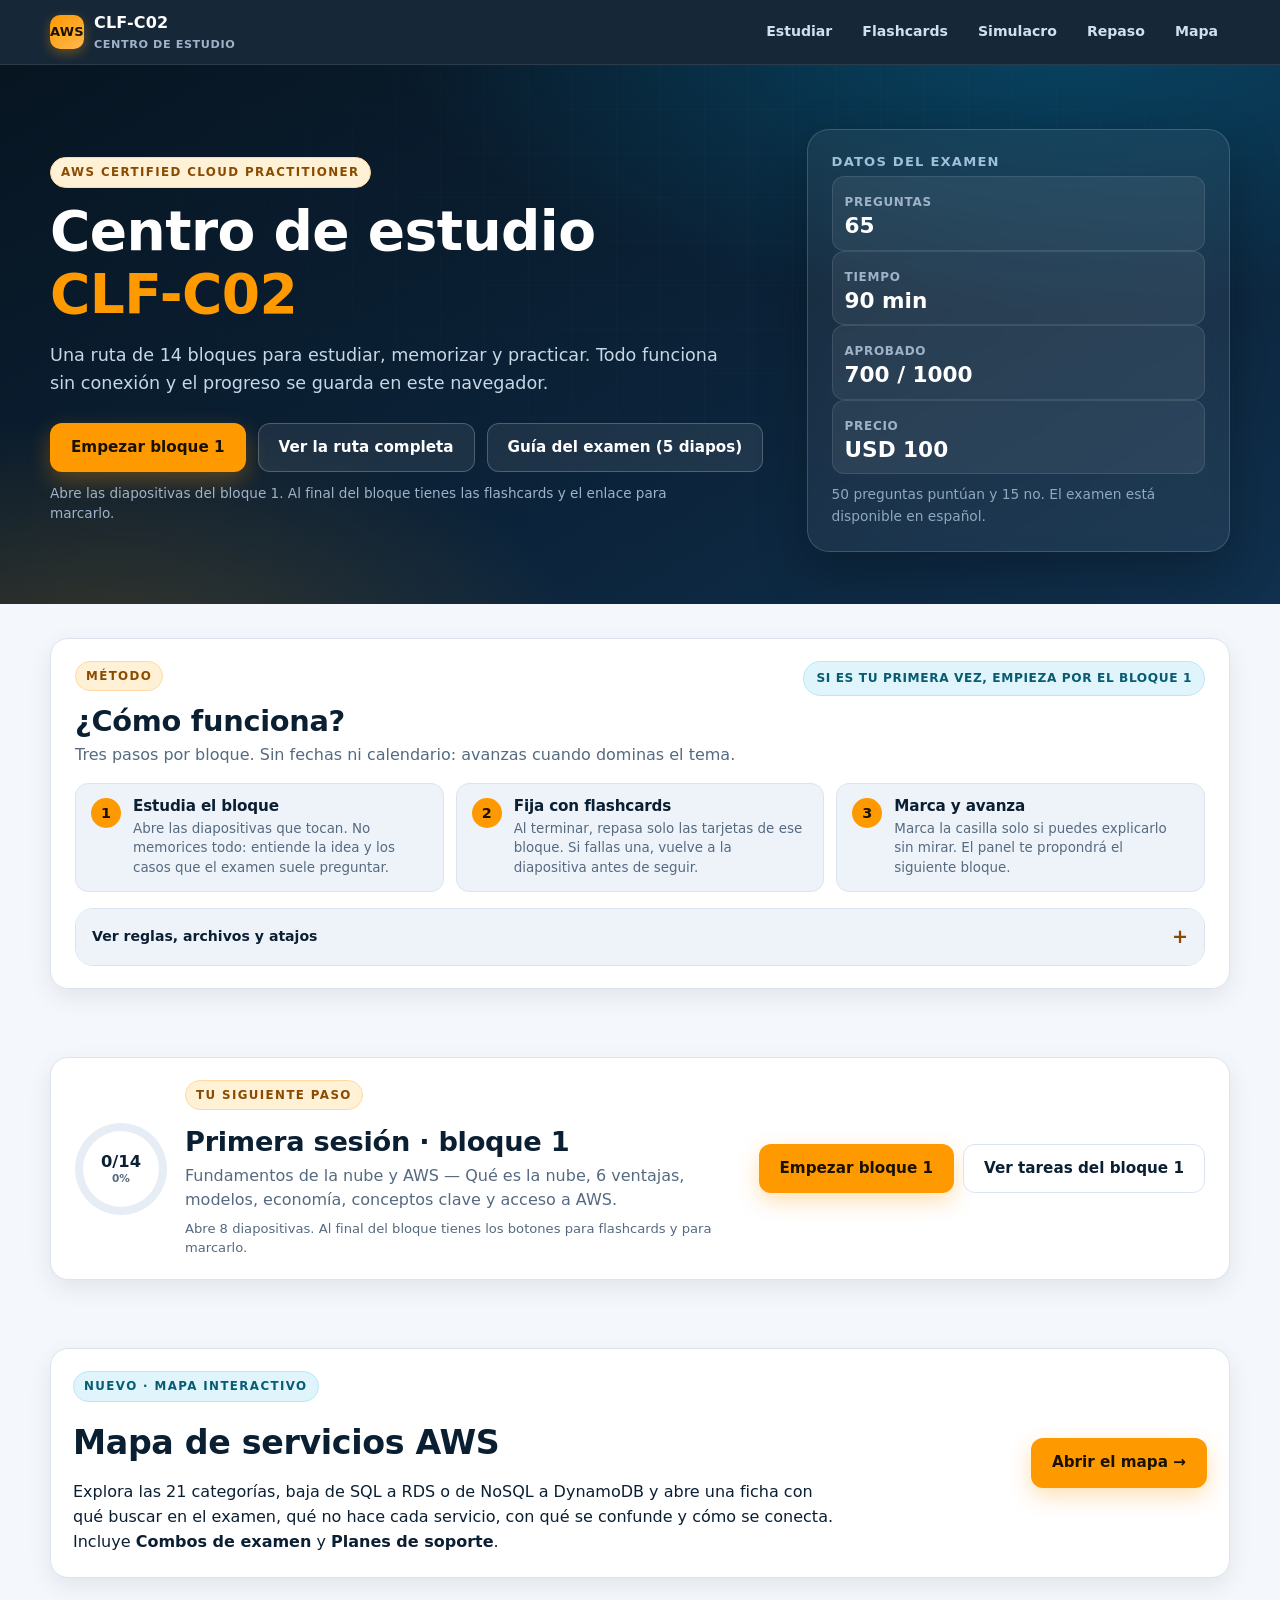
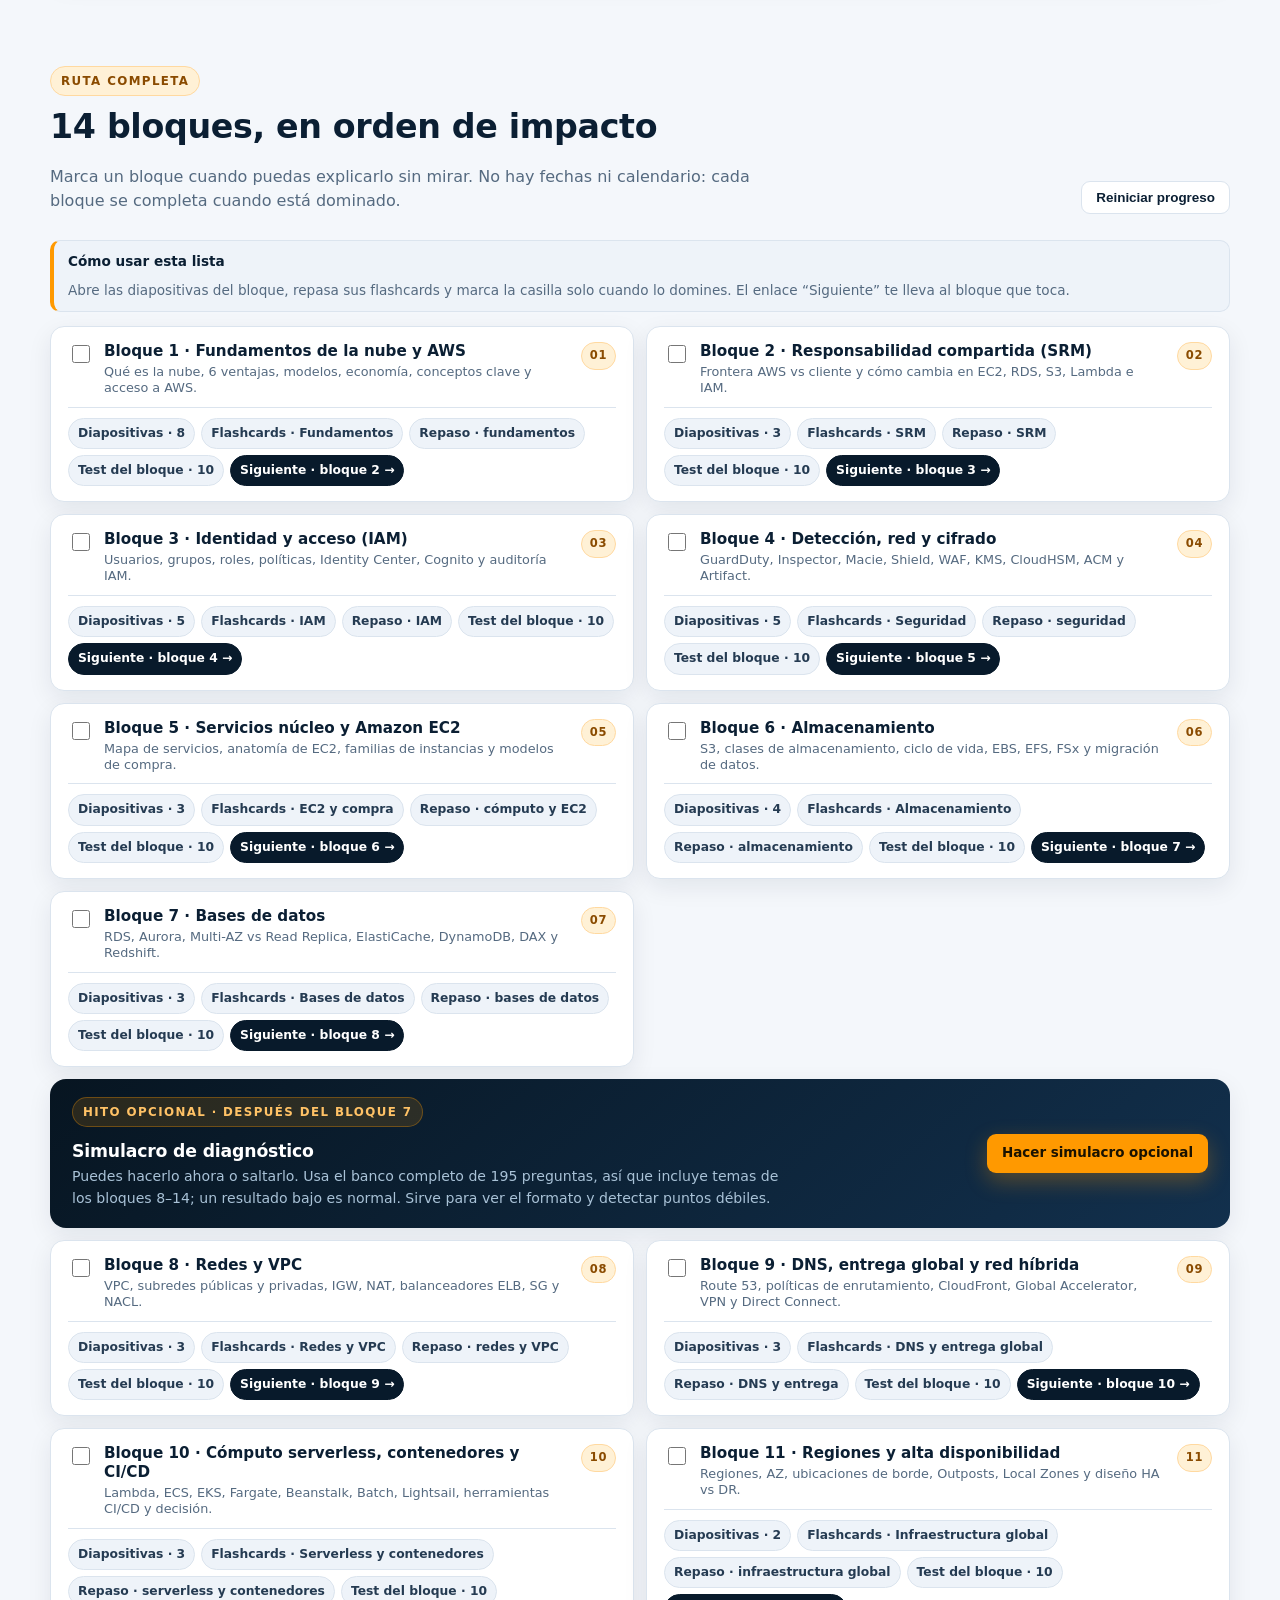
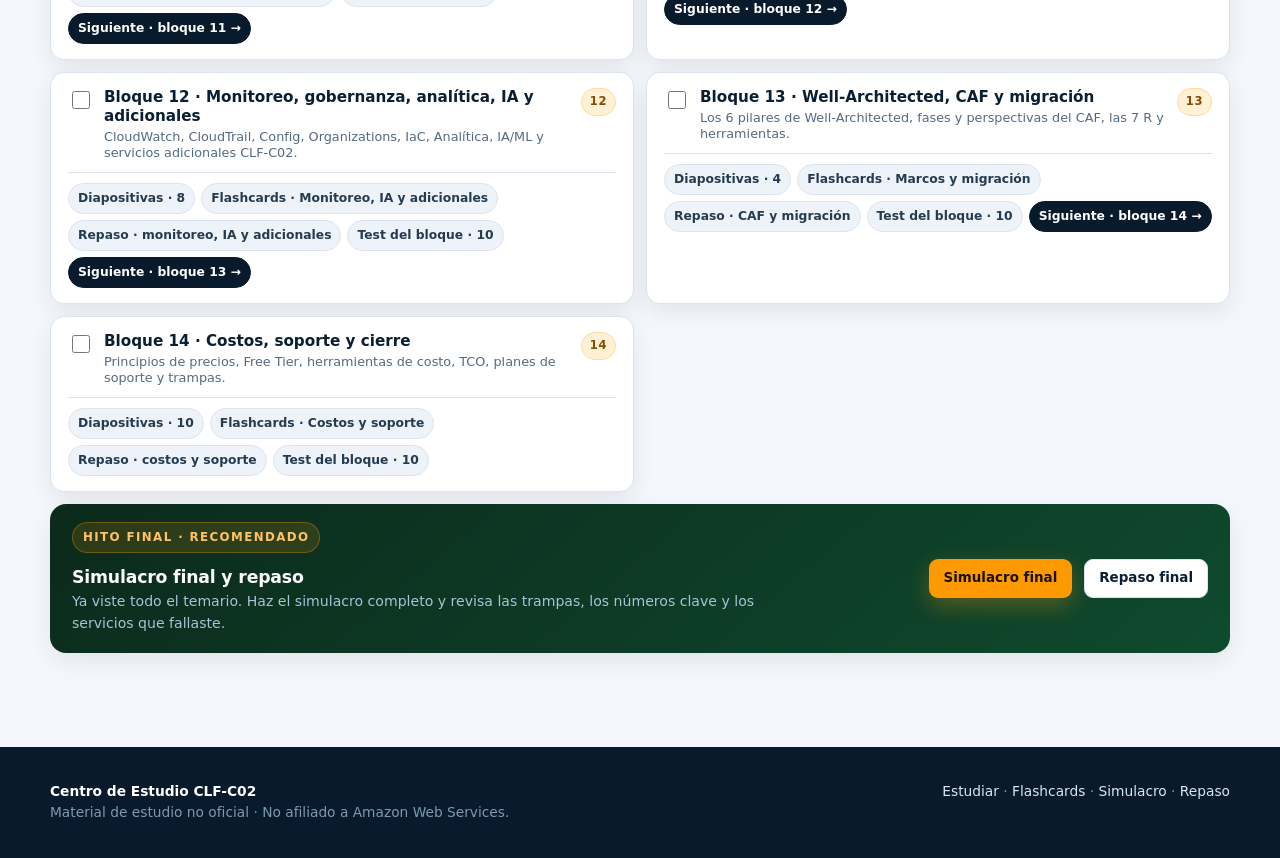
==== commit 433b3466: "Agrega mapa interactivo de servicios y completa combos CLF-C02 - Incorpora mapa con 21 categorías, 1" ====
--- a/contenido/index.html
+++ b/contenido/index.html
@@ -20,6 +20,7 @@
       <a href="flashcards.html">Flashcards</a>
       <a href="examen.html">Simulacro</a>
       <a href="repaso.html">Repaso</a>
+      <a href="mapa.html">Mapa</a>
     </div>
   </div>
 </nav>
@@ -103,6 +104,7 @@
             <li><code>flashcards.html</code> — 156 tarjetas sincronizadas bloque por bloque sin spoilers de bloques futuros.</li>
             <li><code>examen.html</code> — simulacro de 65 preguntas con banco de 195 y pausa.</li>
             <li><code>repaso.html</code> — tablas, cifras y trampas para el repaso final.</li>
+            <li><code>mapa.html</code> — mapa interactivo de servicios, categorías y fichas de examen.</li>
             <li><code>assets/</code> — estilos, scripts y banco de preguntas.</li>
           </ul>
         </div>
@@ -127,6 +129,19 @@
         <a class="btn btn-primary" id="todayBtn" href="estudio.html#s55">Empezar bloque 1</a>
         <a class="btn btn-outline" id="todaySecondary" href="#bloque-1">Ver tareas del bloque 1</a>
       </div>
+    </div>
+  </div>
+</section>
+
+<section class="section tight" id="mapa-servicios">
+  <div class="container">
+    <div class="card flex between" style="gap:24px;align-items:center">
+      <div style="max-width:760px">
+        <span class="eyebrow sky">Nuevo · mapa interactivo</span>
+        <h2 style="margin-top:10px">Mapa de servicios AWS</h2>
+        <p style="margin-bottom:0">Explora las 21 categorías, baja de SQL a RDS o de NoSQL a DynamoDB y abre una ficha con qué buscar en el examen, qué no hace cada servicio, con qué se confunde y cómo se conecta. Incluye <strong>Combos de examen</strong> y <strong>Planes de soporte</strong>.</p>
+      </div>
+      <a class="btn btn-primary" href="mapa.html">Abrir el mapa →</a>
     </div>
   </div>
 </section>
